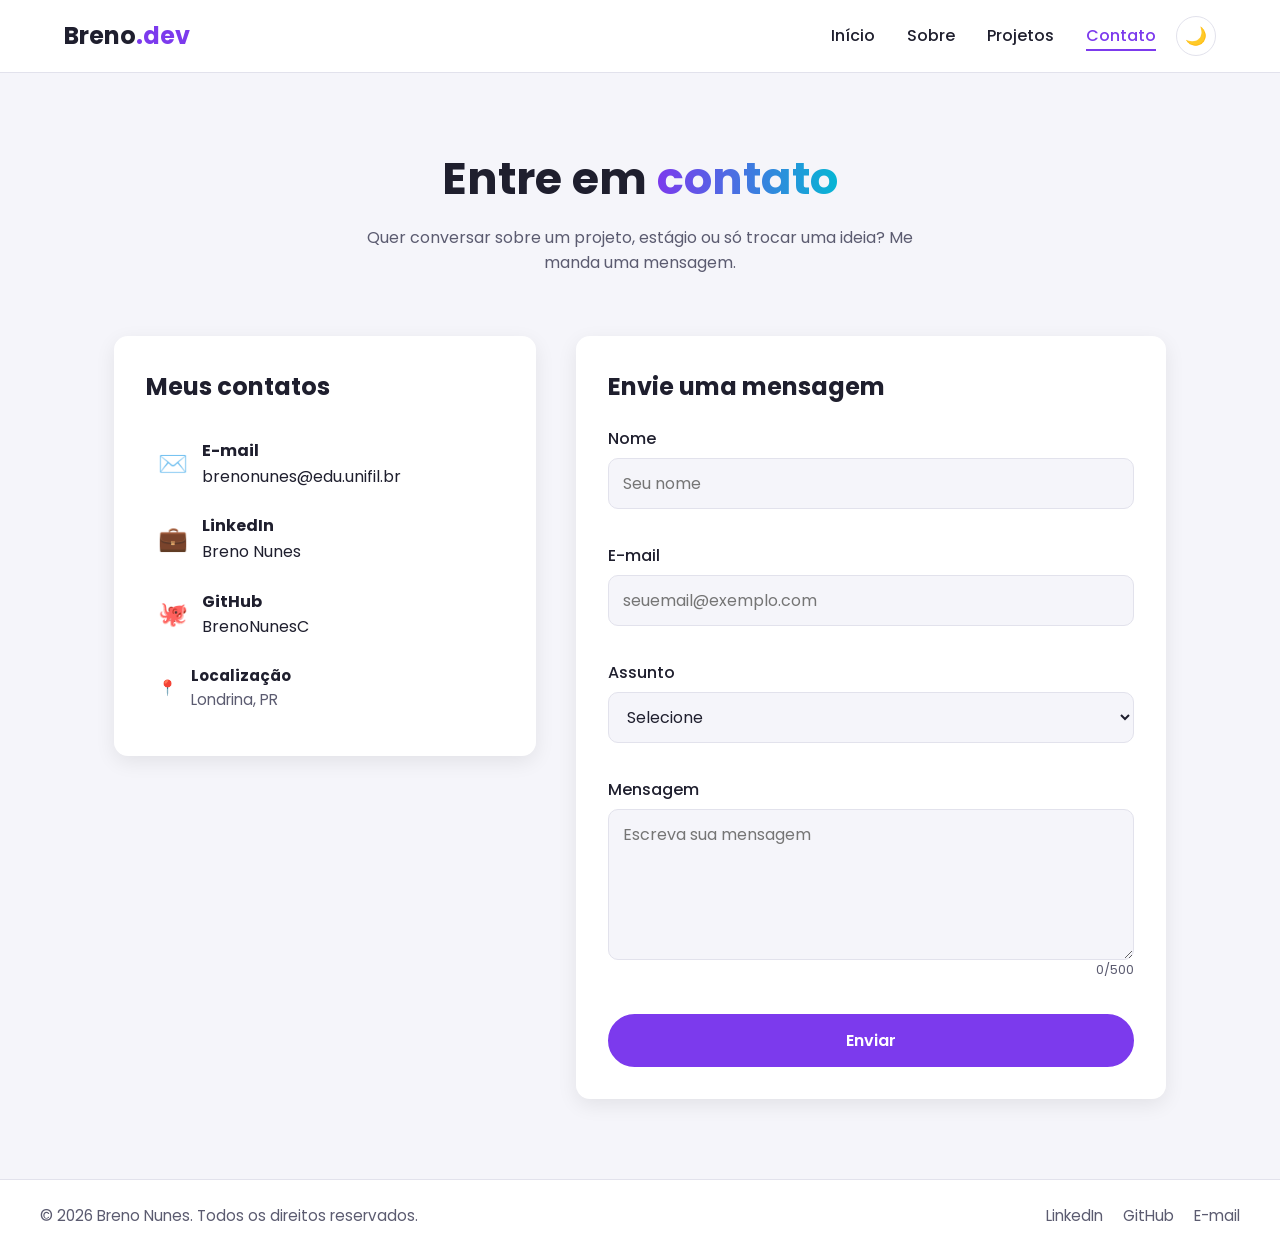
==== contato.html @ 77baca60 "Portfólio pessoal" ====
<!DOCTYPE html>
<html lang="pt-BR">
<head>
    <meta charset="UTF-8">
    <meta name="viewport" content="width=device-width, initial-scale=1.0">
    <meta name="description" content="Entre em contato com Breno Nunes">
    <title>Breno Nunes | Contato</title>
    <link rel="preconnect" href="https://fonts.googleapis.com">
    <link rel="preconnect" href="https://fonts.gstatic.com" crossorigin>
    <link href="https://fonts.googleapis.com/css2?family=Poppins:wght@400;500;600;700&display=swap" rel="stylesheet">
    <link rel="stylesheet" href="css/style.css">
</head>
<body>
    <header class="cabecalho">
        <nav class="navbar">
            <a href="index.html" class="logo">Breno<span>.dev</span></a>

            <button class="menu-toggle" id="menuToggle" aria-label="Abrir menu" aria-expanded="false">
                <span></span>
                <span></span>
                <span></span>
            </button>

            <ul class="menu" id="menu">
                <li><a href="index.html">Início</a></li>
                <li><a href="sobre.html">Sobre</a></li>
                <li><a href="projetos.html">Projetos</a></li>
                <li><a href="contato.html" class="ativo">Contato</a></li>
            </ul>

            <button class="btn-tema" id="btnTema" aria-label="Alternar tema">🌙</button>
        </nav>
    </header>

    <main>
        <section class="banner-pagina">
            <h1>Entre em <span class="destaque">contato</span></h1>
            <p>Quer conversar sobre um projeto, estágio ou só trocar uma ideia? Me manda uma mensagem.</p>
        </section>

        <section class="contato">
            <aside class="contato-info revelar">
                <h2>Meus contatos</h2>
                <ul class="lista-contatos">
                    <li>
                        <a href="mailto:brenonunes@edu.unifil.br">
                            <span class="contato-icone">✉️</span>
                            <span>
                                <strong>E-mail</strong>
                                brenonunes@edu.unifil.br
                            </span>
                        </a>
                    </li>
                    <li>
                        <a href="https://www.linkedin.com/in/breno-nunes-1a18032b0/" target="_blank" rel="noopener">
                            <span class="contato-icone">💼</span>
                            <span>
                                <strong>LinkedIn</strong>
                                Breno Nunes
                            </span>
                        </a>
                    </li>
                    <li>
                        <a href="https://github.com/BrenoNunesC" target="_blank" rel="noopener">
                            <span class="contato-icone">🐙</span>
                            <span>
                                <strong>GitHub</strong>
                                BrenoNunesC
                            </span>
                        </a>
                    </li>
                    <li>
                        <span class="contato-item">
                            <span class="contato-icone">📍</span>
                            <span>
                                <strong>Localização</strong>
                                Londrina, PR
                            </span>
                        </span>
                    </li>
                </ul>
            </aside>

            <form class="formulario revelar" id="formContato" novalidate>
                <h2>Envie uma mensagem</h2>

                <div class="campo">
                    <label for="nome">Nome</label>
                    <input type="text" id="nome" name="nome" placeholder="Seu nome">
                    <small class="erro" id="erroNome"></small>
                </div>

                <div class="campo">
                    <label for="email">E-mail</label>
                    <input type="email" id="email" name="email" placeholder="seuemail@exemplo.com">
                    <small class="erro" id="erroEmail"></small>
                </div>

                <div class="campo">
                    <label for="assunto">Assunto</label>
                    <select id="assunto" name="assunto">
                        <option value="">Selecione</option>
                        <option value="projeto">Projeto</option>
                        <option value="estagio">Estágio / Emprego</option>
                        <option value="outro">Outro</option>
                    </select>
                    <small class="erro" id="erroAssunto"></small>
                </div>

                <div class="campo">
                    <label for="mensagem">Mensagem</label>
                    <textarea id="mensagem" name="mensagem" rows="5" maxlength="500" placeholder="Escreva sua mensagem"></textarea>
                    <small class="contador-caracteres"><span id="qtdCaracteres">0</span>/500</small>
                    <small class="erro" id="erroMensagem"></small>
                </div>

                <button type="submit" class="btn btn-principal">Enviar</button>
                <p class="msg-sucesso" id="msgSucesso" hidden></p>
            </form>
        </section>
    </main>

    <footer class="rodape">
        <div class="rodape-conteudo">
            <p>&copy; <span id="ano"></span> Breno Nunes. Todos os direitos reservados.</p>
            <ul class="rodape-links">
                <li><a href="https://www.linkedin.com/in/breno-nunes-1a18032b0/" target="_blank" rel="noopener">LinkedIn</a></li>
                <li><a href="https://github.com/BrenoNunesC" target="_blank" rel="noopener">GitHub</a></li>
                <li><a href="mailto:brenonunes@edu.unifil.br">E-mail</a></li>
            </ul>
        </div>
    </footer>

    <button class="btn-topo" id="btnTopo" aria-label="Voltar ao topo">↑</button>

    <script src="js/script.js"></script>
</body>
</html>
---- css/style.css ----
/* ===== VARIÁVEIS ===== */
:root {
    --cor-primaria: #7c3aed;
    --cor-primaria-clara: #a78bfa;
    --cor-secundaria: #06b6d4;
    --cor-fundo: #f5f5fa;
    --cor-fundo-card: #ffffff;
    --cor-texto: #1f1f2e;
    --cor-texto-suave: #5b5b70;
    --cor-borda: #e2e2ec;
    --sombra: 0 6px 20px rgba(0, 0, 0, 0.08);
    --raio: 14px;
    --transicao: 0.3s ease;
}

body.tema-escuro {
    --cor-fundo: #0f0f1a;
    --cor-fundo-card: #1a1a2b;
    --cor-texto: #ececf5;
    --cor-texto-suave: #a5a5bd;
    --cor-borda: #2c2c42;
    --sombra: 0 6px 20px rgba(0, 0, 0, 0.4);
}

/* ===== RESET ===== */
* {
    margin: 0;
    padding: 0;
    box-sizing: border-box;
}

html {
    scroll-behavior: smooth;
}

body {
    font-family: 'Poppins', Arial, sans-serif;
    background-color: var(--cor-fundo);
    color: var(--cor-texto);
    line-height: 1.6;
    min-height: 100vh;
    display: flex;
    flex-direction: column;
    transition: background-color var(--transicao), color var(--transicao);
}

main {
    flex: 1;
}

img {
    max-width: 100%;
    display: block;
}

a {
    color: inherit;
    text-decoration: none;
}

ul,
ol {
    list-style: none;
}

.destaque {
    background: linear-gradient(90deg, var(--cor-primaria), var(--cor-secundaria));
    -webkit-background-clip: text;
    background-clip: text;
    color: transparent;
}

.titulo-secao {
    font-size: 2rem;
    text-align: center;
    margin-bottom: 40px;
    position: relative;
}

.titulo-secao::after {
    content: '';
    display: block;
    width: 60px;
    height: 4px;
    margin: 10px auto 0;
    border-radius: 2px;
    background: linear-gradient(90deg, var(--cor-primaria), var(--cor-secundaria));
}

/* ===== BOTÕES ===== */
.btn {
    display: inline-block;
    padding: 12px 28px;
    border-radius: 50px;
    font-weight: 600;
    font-size: 1rem;
    font-family: inherit;
    cursor: pointer;
    border: 2px solid var(--cor-primaria);
    transition: transform var(--transicao), box-shadow var(--transicao), background var(--transicao);
}

.btn:hover {
    transform: translateY(-3px);
    box-shadow: 0 8px 20px rgba(124, 58, 237, 0.35);
}

.btn-principal {
    background: var(--cor-primaria);
    color: #fff;
}

.btn-secundario {
    background: transparent;
    color: var(--cor-primaria);
}

body.tema-escuro .btn-secundario {
    color: var(--cor-primaria-clara);
}

.btn-secundario:hover {
    background: var(--cor-primaria);
    color: #fff;
}

/* ===== CABEÇALHO / MENU ===== */
.cabecalho {
    position: sticky;
    top: 0;
    z-index: 100;
    background-color: var(--cor-fundo-card);
    border-bottom: 1px solid var(--cor-borda);
    transition: box-shadow var(--transicao), background-color var(--transicao);
}

.cabecalho.rolando {
    box-shadow: var(--sombra);
}

.navbar {
    max-width: 1200px;
    margin: 0 auto;
    padding: 16px 24px;
    display: flex;
    align-items: center;
    justify-content: space-between;
    gap: 20px;
}

.logo {
    font-size: 1.5rem;
    font-weight: 700;
}

.logo span {
    color: var(--cor-primaria);
}

.menu {
    display: flex;
    gap: 32px;
    margin-left: auto;
}

.menu a {
    font-weight: 500;
    position: relative;
    padding: 4px 0;
    transition: color var(--transicao);
}

.menu a::after {
    content: '';
    position: absolute;
    left: 0;
    bottom: 0;
    width: 0;
    height: 2px;
    background-color: var(--cor-primaria);
    transition: width var(--transicao);
}

.menu a:hover,
.menu a.ativo {
    color: var(--cor-primaria);
}

.menu a:hover::after,
.menu a.ativo::after {
    width: 100%;
}

.btn-tema {
    background: none;
    border: 1px solid var(--cor-borda);
    border-radius: 50%;
    width: 40px;
    height: 40px;
    font-size: 1.1rem;
    cursor: pointer;
    transition: transform var(--transicao);
}

.btn-tema:hover {
    transform: rotate(25deg);
}

.menu-toggle {
    display: none;
    flex-direction: column;
    gap: 5px;
    background: none;
    border: none;
    cursor: pointer;
    padding: 6px;
}

.menu-toggle span {
    width: 26px;
    height: 3px;
    border-radius: 2px;
    background-color: var(--cor-texto);
    transition: transform var(--transicao), opacity var(--transicao);
}

.menu-toggle.aberto span:nth-child(1) {
    transform: translateY(8px) rotate(45deg);
}

.menu-toggle.aberto span:nth-child(2) {
    opacity: 0;
}

.menu-toggle.aberto span:nth-child(3) {
    transform: translateY(-8px) rotate(-45deg);
}

/* ===== HERO (INÍCIO) ===== */
.hero {
    max-width: 1200px;
    margin: 0 auto;
    padding: 80px 24px;
    display: grid;
    grid-template-columns: 1.3fr 1fr;
    align-items: center;
    gap: 48px;
}

.saudacao {
    color: var(--cor-primaria);
    font-weight: 600;
    font-size: 1.2rem;
}

.hero h1 {
    font-size: 3rem;
    line-height: 1.2;
    animation: surgir 0.8s ease both;
}

.digitando {
    font-size: 1.6rem;
    color: var(--cor-texto-suave);
    min-height: 2.6rem;
    margin: 10px 0 20px;
}

.cursor {
    color: var(--cor-primaria);
    animation: piscar 0.8s infinite;
}

.hero-descricao {
    color: var(--cor-texto-suave);
    max-width: 520px;
    margin-bottom: 30px;
}

.hero-botoes {
    display: flex;
    flex-wrap: wrap;
    gap: 16px;
    margin-bottom: 30px;
}

.redes {
    display: flex;
    gap: 14px;
}

.redes a {
    width: 46px;
    height: 46px;
    border-radius: 50%;
    display: flex;
    align-items: center;
    justify-content: center;
    background-color: var(--cor-fundo-card);
    border: 1px solid var(--cor-borda);
    transition: transform var(--transicao), background-color var(--transicao);
}

.redes svg {
    width: 20px;
    height: 20px;
    fill: var(--cor-texto);
    transition: fill var(--transicao);
}

.redes a:hover {
    transform: translateY(-4px);
    background-color: var(--cor-primaria);
}

.redes a:hover svg {
    fill: #fff;
}

.hero-foto {
    justify-self: center;
    position: relative;
    animation: flutuar 4s ease-in-out infinite;
}

.hero-foto::before {
    content: '';
    position: absolute;
    inset: -12px;
    border-radius: 50%;
    background: linear-gradient(135deg, var(--cor-primaria), var(--cor-secundaria));
    animation: girar 8s linear infinite;
    z-index: -1;
}

.hero-foto img {
    width: 340px;
    height: 340px;
    object-fit: cover;
    border-radius: 50%;
    border: 6px solid var(--cor-fundo);
}

/* ===== NÚMEROS ===== */
.numeros {
    max-width: 1000px;
    margin: 0 auto 80px;
    padding: 0 24px;
    display: grid;
    grid-template-columns: repeat(3, 1fr);
    gap: 24px;
}

.card-numero {
    background-color: var(--cor-fundo-card);
    border-radius: var(--raio);
    padding: 28px;
    text-align: center;
    box-shadow: var(--sombra);
}

.card-numero h3 {
    font-size: 2.5rem;
    color: var(--cor-primaria);
}

.card-numero p {
    color: var(--cor-texto-suave);
}

/* ===== CARDS (SERVIÇOS) ===== */
.chamada,
.habilidades,
.trajetoria,
.curiosidades,
.projetos {
    max-width: 1200px;
    margin: 0 auto;
    padding: 40px 24px 80px;
}

.grid-servicos {
    display: grid;
    grid-template-columns: repeat(auto-fit, minmax(260px, 1fr));
    gap: 24px;
}

.card {
    background-color: var(--cor-fundo-card);
    border-radius: var(--raio);
    padding: 32px;
    box-shadow: var(--sombra);
    border-top: 4px solid transparent;
    transition: transform var(--transicao), border-color var(--transicao);
}

.card:hover {
    transform: translateY(-8px);
    border-color: var(--cor-primaria);
}

.card-icone {
    font-size: 2.4rem;
    display: block;
    margin-bottom: 12px;
}

.card h3 {
    margin-bottom: 8px;
}

.card p {
    color: var(--cor-texto-suave);
}

/* ===== BANNER DAS PÁGINAS INTERNAS ===== */
.banner-pagina {
    text-align: center;
    padding: 70px 24px 40px;
}

.banner-pagina h1 {
    font-size: 2.8rem;
    animation: surgir 0.8s ease both;
}

.banner-pagina p {
    color: var(--cor-texto-suave);
    max-width: 600px;
    margin: 10px auto 0;
}

/* ===== SOBRE ===== */
.sobre {
    max-width: 1100px;
    margin: 0 auto;
    padding: 20px 24px 80px;
    display: grid;
    grid-template-columns: 1fr 1.5fr;
    gap: 48px;
    align-items: center;
}

.sobre-foto img {
    border-radius: var(--raio);
    box-shadow: 16px 16px 0 var(--cor-primaria);
    filter: grayscale(30%);
    transition: filter var(--transicao), box-shadow var(--transicao);
}

.sobre-foto img:hover {
    filter: grayscale(0);
    box-shadow: 8px 8px 0 var(--cor-secundaria);
}

.sobre-texto h2 {
    font-size: 1.8rem;
    margin-bottom: 16px;
}

.sobre-texto p {
    color: var(--cor-texto-suave);
    margin-bottom: 14px;
    text-align: justify;
}

.sobre-texto strong {
    color: var(--cor-texto);
}

.sobre-texto .btn {
    margin-top: 10px;
}

.lista-habilidades {
    max-width: 800px;
    margin: 0 auto;
    display: grid;
    grid-template-columns: repeat(2, 1fr);
    gap: 24px 48px;
}

.habilidade-info {
    display: flex;
    justify-content: space-between;
    font-weight: 500;
    margin-bottom: 6px;
}

.barra {
    height: 10px;
    border-radius: 10px;
    background-color: var(--cor-borda);
    overflow: hidden;
}

.barra-progresso {
    height: 100%;
    width: 0;
    border-radius: 10px;
    background: linear-gradient(90deg, var(--cor-primaria), var(--cor-secundaria));
    transition: width 1.5s ease;
}

.linha-tempo {
    max-width: 700px;
    margin: 0 auto;
    border-left: 3px solid var(--cor-primaria);
    padding-left: 30px;
}

.item-tempo {
    position: relative;
    margin-bottom: 36px;
}

.item-tempo::before {
    content: '';
    position: absolute;
    left: -40px;
    top: 6px;
    width: 17px;
    height: 17px;
    border-radius: 50%;
    background-color: var(--cor-fundo);
    border: 3px solid var(--cor-primaria);
}

.item-tempo time {
    color: var(--cor-primaria);
    font-weight: 600;
    font-size: 0.9rem;
    text-transform: uppercase;
    letter-spacing: 1px;
}

.item-tempo p {
    color: var(--cor-texto-suave);
}

.curiosidades {
    text-align: center;
}

.curiosidade-texto {
    font-size: 1.2rem;
    font-style: italic;
    max-width: 600px;
    margin: 0 auto 24px;
    min-height: 3.5rem;
}

.curiosidade-texto.trocando {
    animation: surgir 0.5s ease;
}

/* ===== PROJETOS ===== */
.filtros {
    display: flex;
    justify-content: center;
    flex-wrap: wrap;
    gap: 12px;
    margin-bottom: 40px;
}

.filtro {
    padding: 8px 22px;
    border-radius: 50px;
    border: 1px solid var(--cor-borda);
    background-color: var(--cor-fundo-card);
    color: var(--cor-texto);
    font-family: inherit;
    font-size: 0.95rem;
    cursor: pointer;
    transition: background-color var(--transicao), color var(--transicao);
}

.filtro:hover,
.filtro.ativo {
    background-color: var(--cor-primaria);
    border-color: var(--cor-primaria);
    color: #fff;
}

.grid-projetos {
    display: grid;
    grid-template-columns: repeat(auto-fill, minmax(300px, 1fr));
    gap: 28px;
}

.card-projeto {
    background-color: var(--cor-fundo-card);
    border-radius: var(--raio);
    overflow: hidden;
    box-shadow: var(--sombra);
    display: flex;
    flex-direction: column;
    transition: transform var(--transicao);
}

.card-projeto.visivel:hover {
    transform: translateY(-8px) scale(1.02);
    transition: transform var(--transicao);
}

.card-projeto.escondido {
    display: none;
}

.projeto-capa {
    height: 160px;
    display: flex;
    align-items: center;
    justify-content: center;
    font-size: 4rem;
}

.card-projeto:hover .projeto-capa {
    animation: pulsar 0.6s ease;
}

.capa-roxa { background: linear-gradient(135deg, #7c3aed, #c084fc); }
.capa-azul { background: linear-gradient(135deg, #0284c7, #06b6d4); }
.capa-verde { background: linear-gradient(135deg, #059669, #34d399); }
.capa-laranja { background: linear-gradient(135deg, #ea580c, #fbbf24); }
.capa-rosa { background: linear-gradient(135deg, #db2777, #f9a8d4); }
.capa-cinza { background: linear-gradient(135deg, #334155, #64748b); }

.projeto-corpo {
    padding: 24px;
    display: flex;
    flex-direction: column;
    flex: 1;
}

.projeto-corpo h3 {
    font-size: 1.3rem;
}

.projeto-corpo p {
    color: var(--cor-texto-suave);
    margin: 6px 0 14px;
    flex: 1;
}

.tags {
    display: flex;
    flex-wrap: wrap;
    gap: 8px;
    margin-bottom: 16px;
}

.tags li {
    font-size: 0.8rem;
    padding: 3px 12px;
    border-radius: 50px;
    background-color: rgba(124, 58, 237, 0.12);
    color: var(--cor-primaria);
    font-weight: 500;
}

body.tema-escuro .tags li {
    color: var(--cor-primaria-clara);
}

.link-projeto {
    font-weight: 600;
    color: var(--cor-primaria);
}

body.tema-escuro .link-projeto {
    color: var(--cor-primaria-clara);
}

.link-projeto:hover {
    text-decoration: underline;
}

.link-projeto.desativado {
    color: var(--cor-texto-suave);
    font-weight: 500;
}

.sem-resultado {
    text-align: center;
    color: var(--cor-texto-suave);
}

/* ===== CONTATO ===== */
.contato {
    max-width: 1100px;
    margin: 0 auto;
    padding: 20px 24px 80px;
    display: grid;
    grid-template-columns: 1fr 1.4fr;
    gap: 40px;
    align-items: start;
}

.contato-info,
.formulario {
    background-color: var(--cor-fundo-card);
    border-radius: var(--raio);
    padding: 32px;
    box-shadow: var(--sombra);
}

.contato-info h2,
.formulario h2 {
    margin-bottom: 20px;
}

.lista-contatos li a,
.contato-item {
    display: flex;
    align-items: center;
    gap: 14px;
    padding: 12px;
    border-radius: 10px;
    transition: background-color var(--transicao);
    word-break: break-word;
}

.lista-contatos li a:hover {
    background-color: rgba(124, 58, 237, 0.1);
}

.lista-contatos strong {
    display: block;
}

.lista-contatos span span {
    color: var(--cor-texto-suave);
    font-size: 0.95rem;
}

.lista-contatos strong {
    color: var(--cor-texto);
}

.contato-icone {
    font-size: 1.5rem;
}

.campo {
    display: flex;
    flex-direction: column;
    margin-bottom: 18px;
}

.campo label {
    font-weight: 500;
    margin-bottom: 6px;
}

.campo input,
.campo select,
.campo textarea {
    padding: 12px 14px;
    border-radius: 10px;
    border: 1px solid var(--cor-borda);
    background-color: var(--cor-fundo);
    color: var(--cor-texto);
    font-family: inherit;
    font-size: 1rem;
    transition: border-color var(--transicao), box-shadow var(--transicao);
}

.campo textarea {
    resize: vertical;
}

.campo input:focus,
.campo select:focus,
.campo textarea:focus {
    outline: none;
    border-color: var(--cor-primaria);
    box-shadow: 0 0 0 3px rgba(124, 58, 237, 0.2);
}

.campo.invalido input,
.campo.invalido select,
.campo.invalido textarea {
    border-color: #ef4444;
    animation: tremer 0.3s;
}

.erro {
    color: #ef4444;
    font-size: 0.85rem;
    min-height: 1.2em;
}

.contador-caracteres {
    align-self: flex-end;
    color: var(--cor-texto-suave);
    font-size: 0.8rem;
}

.formulario .btn {
    width: 100%;
}

.msg-sucesso {
    margin-top: 16px;
    padding: 12px;
    border-radius: 10px;
    text-align: center;
    background-color: rgba(16, 185, 129, 0.15);
    color: #10b981;
    font-weight: 500;
    animation: surgir 0.5s ease;
}

/* ===== RODAPÉ ===== */
.rodape {
    background-color: var(--cor-fundo-card);
    border-top: 1px solid var(--cor-borda);
    padding: 24px;
}

.rodape-conteudo {
    max-width: 1200px;
    margin: 0 auto;
    display: flex;
    justify-content: space-between;
    align-items: center;
    flex-wrap: wrap;
    gap: 12px;
    color: var(--cor-texto-suave);
    font-size: 0.95rem;
}

.rodape-links {
    display: flex;
    gap: 20px;
}

.rodape-links a:hover {
    color: var(--cor-primaria);
}

/* ===== BOTÃO VOLTAR AO TOPO ===== */
.btn-topo {
    position: fixed;
    right: 20px;
    bottom: 20px;
    width: 46px;
    height: 46px;
    border-radius: 50%;
    border: none;
    background-color: var(--cor-primaria);
    color: #fff;
    font-size: 1.3rem;
    cursor: pointer;
    box-shadow: var(--sombra);
    opacity: 0;
    visibility: hidden;
    transform: translateY(20px);
    transition: opacity var(--transicao), transform var(--transicao), visibility var(--transicao);
}

.btn-topo.visivel {
    opacity: 1;
    visibility: visible;
    transform: translateY(0);
}

/* ===== ANIMAÇÃO AO ROLAR ===== */
.revelar {
    opacity: 0;
    transform: translateY(40px);
    transition: opacity 0.8s ease, transform 0.8s ease;
}

.revelar.visivel {
    opacity: 1;
    transform: translateY(0);
}

/* ===== KEYFRAMES ===== */
@keyframes surgir {
    from {
        opacity: 0;
        transform: translateY(20px);
    }
    to {
        opacity: 1;
        transform: translateY(0);
    }
}

@keyframes piscar {
    50% { opacity: 0; }
}

@keyframes flutuar {
    0%, 100% { transform: translateY(0); }
    50% { transform: translateY(-14px); }
}

@keyframes girar {
    to { transform: rotate(360deg); }
}

@keyframes pulsar {
    50% { transform: scale(1.15); }
}

@keyframes tremer {
    0%, 100% { transform: translateX(0); }
    25% { transform: translateX(-5px); }
    75% { transform: translateX(5px); }
}

/* ===== RESPONSIVIDADE ===== */
@media (max-width: 900px) {
    .hero {
        grid-template-columns: 1fr;
        text-align: center;
        padding: 50px 24px;
    }

    .hero-foto {
        order: -1;
    }

    .hero-foto img {
        width: 240px;
        height: 240px;
    }

    .hero-descricao {
        margin-left: auto;
        margin-right: auto;
    }

    .hero-botoes,
    .redes {
        justify-content: center;
    }

    .sobre,
    .contato {
        grid-template-columns: 1fr;
    }

    .sobre-foto {
        max-width: 320px;
        margin: 0 auto;
    }
}

@media (max-width: 768px) {
    .menu-toggle {
        display: flex;
        order: 3;
    }

    .btn-tema {
        margin-left: auto;
    }

    .menu {
        position: absolute;
        top: 100%;
        left: 0;
        right: 0;
        flex-direction: column;
        align-items: center;
        gap: 0;
        background-color: var(--cor-fundo-card);
        border-bottom: 1px solid var(--cor-borda);
        max-height: 0;
        overflow: hidden;
        transition: max-height 0.4s ease;
    }

    .menu.aberto {
        max-height: 300px;
    }

    .menu li {
        width: 100%;
        text-align: center;
    }

    .menu a {
        display: block;
        padding: 14px;
    }

    .menu a::after {
        display: none;
    }

    .hero h1 {
        font-size: 2.2rem;
    }

    .digitando {
        font-size: 1.2rem;
    }

    .numeros {
        grid-template-columns: 1fr;
    }

    .lista-habilidades {
        grid-template-columns: 1fr;
    }

    .banner-pagina h1 {
        font-size: 2.1rem;
    }

    .rodape-conteudo {
        flex-direction: column;
        text-align: center;
    }
}

@media (max-width: 400px) {
    .navbar {
        padding: 14px 16px;
    }

    .grid-projetos {
        grid-template-columns: 1fr;
    }

    .contato-info,
    .formulario {
        padding: 22px;
    }
}
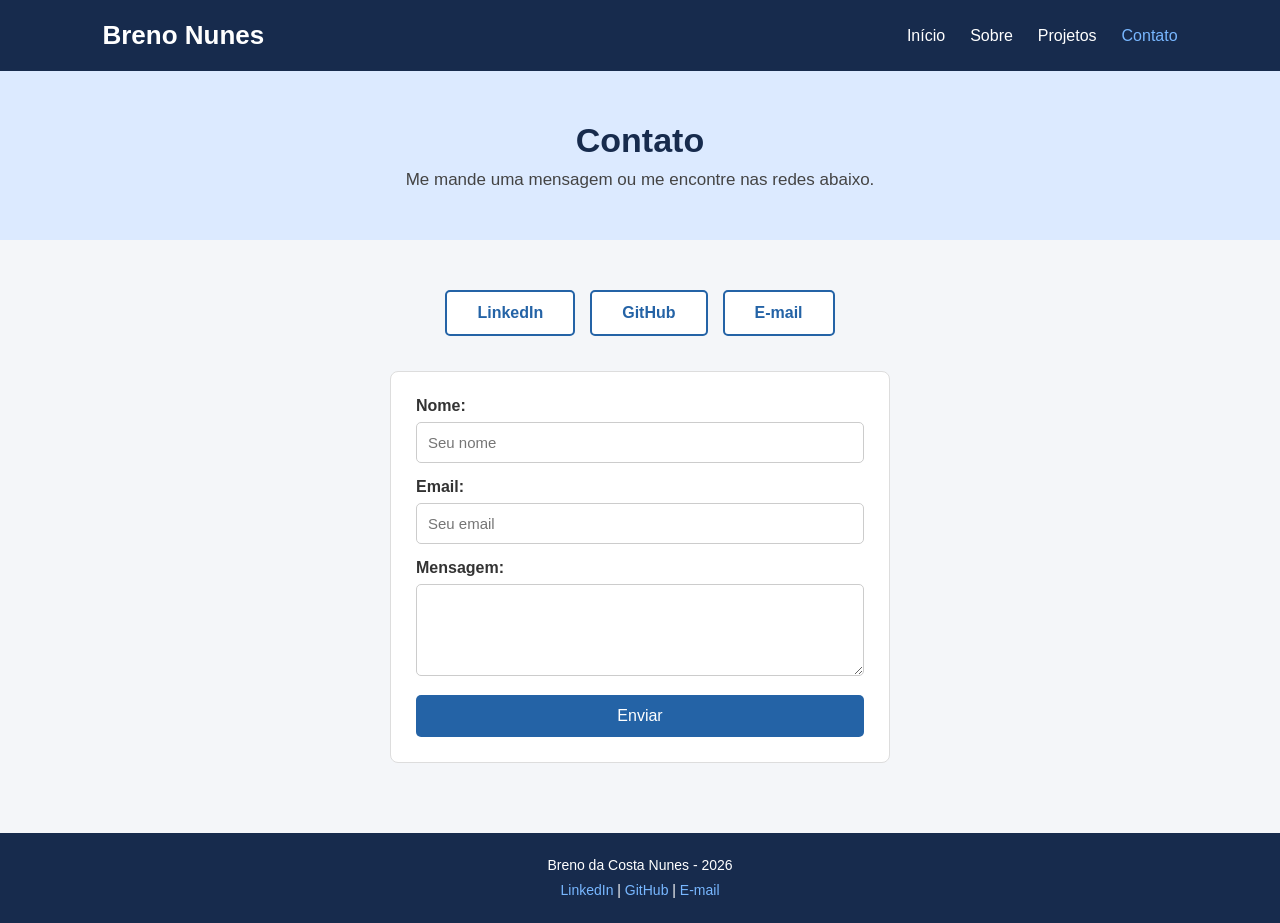
==== commit c2e3cd19: "Deixando o portfólio mais simples" ====
--- a/contato.html
+++ b/contato.html
@@ -1,138 +1,70 @@
 <!DOCTYPE html>
+<!--
+    Portfólio Pessoal
+    Aluno: Breno da Costa Nunes
+-->
 <html lang="pt-BR">
 <head>
     <meta charset="UTF-8">
     <meta name="viewport" content="width=device-width, initial-scale=1.0">
-    <meta name="description" content="Entre em contato com Breno Nunes">
-    <title>Breno Nunes | Contato</title>
-    <link rel="preconnect" href="https://fonts.googleapis.com">
-    <link rel="preconnect" href="https://fonts.gstatic.com" crossorigin>
-    <link href="https://fonts.googleapis.com/css2?family=Poppins:wght@400;500;600;700&display=swap" rel="stylesheet">
-    <link rel="stylesheet" href="css/style.css">
+    <title>Breno Nunes - Contato</title>
+    <link rel="stylesheet" href="style.css">
 </head>
 <body>
-    <header class="cabecalho">
-        <nav class="navbar">
-            <a href="index.html" class="logo">Breno<span>.dev</span></a>
 
-            <button class="menu-toggle" id="menuToggle" aria-label="Abrir menu" aria-expanded="false">
-                <span></span>
-                <span></span>
-                <span></span>
-            </button>
-
-            <ul class="menu" id="menu">
-                <li><a href="index.html">Início</a></li>
-                <li><a href="sobre.html">Sobre</a></li>
-                <li><a href="projetos.html">Projetos</a></li>
-                <li><a href="contato.html" class="ativo">Contato</a></li>
-            </ul>
-
-            <button class="btn-tema" id="btnTema" aria-label="Alternar tema">🌙</button>
+    <header>
+        <h1>Breno Nunes</h1>
+        <nav>
+            <a href="index.html">Início</a>
+            <a href="sobre.html">Sobre</a>
+            <a href="projetos.html">Projetos</a>
+            <a href="contato.html" class="ativo">Contato</a>
         </nav>
     </header>
 
     <main>
-        <section class="banner-pagina">
-            <h1>Entre em <span class="destaque">contato</span></h1>
-            <p>Quer conversar sobre um projeto, estágio ou só trocar uma ideia? Me manda uma mensagem.</p>
+
+        <section class="banner">
+            <h2>Contato</h2>
+            <p>Me mande uma mensagem ou me encontre nas redes abaixo.</p>
         </section>
 
         <section class="contato">
-            <aside class="contato-info revelar">
-                <h2>Meus contatos</h2>
-                <ul class="lista-contatos">
-                    <li>
-                        <a href="mailto:brenonunes@edu.unifil.br">
-                            <span class="contato-icone">✉️</span>
-                            <span>
-                                <strong>E-mail</strong>
-                                brenonunes@edu.unifil.br
-                            </span>
-                        </a>
-                    </li>
-                    <li>
-                        <a href="https://www.linkedin.com/in/breno-nunes-1a18032b0/" target="_blank" rel="noopener">
-                            <span class="contato-icone">💼</span>
-                            <span>
-                                <strong>LinkedIn</strong>
-                                Breno Nunes
-                            </span>
-                        </a>
-                    </li>
-                    <li>
-                        <a href="https://github.com/BrenoNunesC" target="_blank" rel="noopener">
-                            <span class="contato-icone">🐙</span>
-                            <span>
-                                <strong>GitHub</strong>
-                                BrenoNunesC
-                            </span>
-                        </a>
-                    </li>
-                    <li>
-                        <span class="contato-item">
-                            <span class="contato-icone">📍</span>
-                            <span>
-                                <strong>Localização</strong>
-                                Londrina, PR
-                            </span>
-                        </span>
-                    </li>
-                </ul>
-            </aside>
 
-            <form class="formulario revelar" id="formContato" novalidate>
-                <h2>Envie uma mensagem</h2>
+            <div class="lista-links">
+                <a href="https://www.linkedin.com/in/breno-nunes-1a18032b0/" target="_blank">LinkedIn</a>
+                <a href="https://github.com/BrenoNunesC" target="_blank">GitHub</a>
+                <a href="mailto:brenonunes@edu.unifil.br">E-mail</a>
+            </div>
 
-                <div class="campo">
-                    <label for="nome">Nome</label>
-                    <input type="text" id="nome" name="nome" placeholder="Seu nome">
-                    <small class="erro" id="erroNome"></small>
-                </div>
+            <form id="formulario">
+                <label for="nome">Nome:</label>
+                <input type="text" id="nome" placeholder="Seu nome">
 
-                <div class="campo">
-                    <label for="email">E-mail</label>
-                    <input type="email" id="email" name="email" placeholder="seuemail@exemplo.com">
-                    <small class="erro" id="erroEmail"></small>
-                </div>
+                <label for="email">Email:</label>
+                <input type="email" id="email" placeholder="Seu email">
 
-                <div class="campo">
-                    <label for="assunto">Assunto</label>
-                    <select id="assunto" name="assunto">
-                        <option value="">Selecione</option>
-                        <option value="projeto">Projeto</option>
-                        <option value="estagio">Estágio / Emprego</option>
-                        <option value="outro">Outro</option>
-                    </select>
-                    <small class="erro" id="erroAssunto"></small>
-                </div>
+                <label for="mensagem">Mensagem:</label>
+                <textarea id="mensagem" rows="4"></textarea>
 
-                <div class="campo">
-                    <label for="mensagem">Mensagem</label>
-                    <textarea id="mensagem" name="mensagem" rows="5" maxlength="500" placeholder="Escreva sua mensagem"></textarea>
-                    <small class="contador-caracteres"><span id="qtdCaracteres">0</span>/500</small>
-                    <small class="erro" id="erroMensagem"></small>
-                </div>
+                <button type="submit">Enviar</button>
+            </form>
 
-                <button type="submit" class="btn btn-principal">Enviar</button>
-                <p class="msg-sucesso" id="msgSucesso" hidden></p>
-            </form>
+            <p id="resposta"></p>
+
         </section>
+
     </main>
 
-    <footer class="rodape">
-        <div class="rodape-conteudo">
-            <p>&copy; <span id="ano"></span> Breno Nunes. Todos os direitos reservados.</p>
-            <ul class="rodape-links">
-                <li><a href="https://www.linkedin.com/in/breno-nunes-1a18032b0/" target="_blank" rel="noopener">LinkedIn</a></li>
-                <li><a href="https://github.com/BrenoNunesC" target="_blank" rel="noopener">GitHub</a></li>
-                <li><a href="mailto:brenonunes@edu.unifil.br">E-mail</a></li>
-            </ul>
-        </div>
+    <footer>
+        <p>Breno da Costa Nunes - 2026</p>
+        <p>
+            <a href="https://www.linkedin.com/in/breno-nunes-1a18032b0/" target="_blank">LinkedIn</a> |
+            <a href="https://github.com/BrenoNunesC" target="_blank">GitHub</a> |
+            <a href="mailto:brenonunes@edu.unifil.br">E-mail</a>
+        </p>
     </footer>
 
-    <button class="btn-topo" id="btnTopo" aria-label="Voltar ao topo">↑</button>
-
-    <script src="js/script.js"></script>
+    <script src="script.js"></script>
 </body>
 </html>
--- a/style.css
+++ b/style.css
@@ -0,0 +1,367 @@
+/*
+   Portfólio Pessoal
+   Aluno: Breno da Costa Nunes
+*/
+/* Configurações gerais */
+* {
+    margin: 0;
+    padding: 0;
+    box-sizing: border-box;
+    font-family: Arial, Helvetica, sans-serif;
+}
+body {
+    background-color: #f4f6f9;
+    color: #333;
+    min-height: 100vh;
+    display: flex;
+    flex-direction: column;
+}
+main {
+    flex: 1;
+}
+/* Cabeçalho */
+header {
+    background-color: #172b4d;
+    color: white;
+    padding: 20px 8%;
+
+    display: flex;
+    justify-content: space-between;
+    align-items: center;
+
+    position: sticky;
+    top: 0;
+    z-index: 100;
+}
+header h1 {
+    font-size: 26px;
+}
+nav {
+    display: flex;
+    gap: 25px;
+}
+nav a {
+    color: white;
+    text-decoration: none;
+    font-size: 16px;
+    transition: 0.3s;
+}
+nav a:hover,
+nav a.ativo {
+    color: #78b7ff;
+}
+/* Página inicial */
+.apresentacao {
+    padding: 70px 8%;
+    display: flex;
+    align-items: center;
+    justify-content: center;
+    gap: 50px;
+}
+.foto-perfil {
+    width: 250px;
+    height: 250px;
+    border-radius: 50%;
+    object-fit: cover;
+    border: 5px solid #2463a6;
+}
+.apresentacao-texto {
+    max-width: 500px;
+}
+.apresentacao-texto h2 {
+    font-size: 34px;
+    color: #172b4d;
+    margin-bottom: 15px;
+}
+.apresentacao-texto p {
+    font-size: 17px;
+    color: #555;
+    margin-bottom: 12px;
+    line-height: 1.6;
+}
+/* Botão */
+.botao {
+    display: inline-block;
+    background-color: #2463a6;
+    color: white;
+    text-decoration: none;
+    padding: 12px 25px;
+    border-radius: 5px;
+    margin-top: 10px;
+    transition: 0.3s;
+}
+.botao:hover {
+    background-color: #174778;
+    transform: translateY(-2px);
+}
+/* Links (LinkedIn, GitHub, E-mail) */
+.links {
+    background-color: #e8edf4;
+    padding: 50px 20px;
+    text-align: center;
+}
+.links h2 {
+    color: #172b4d;
+    font-size: 28px;
+    margin-bottom: 25px;
+}
+.lista-links {
+    display: flex;
+    justify-content: center;
+    flex-wrap: wrap;
+    gap: 15px;
+}
+.lista-links a {
+    background-color: white;
+    color: #2463a6;
+    text-decoration: none;
+    font-weight: bold;
+    padding: 12px 30px;
+    border: 2px solid #2463a6;
+    border-radius: 5px;
+    transition: 0.3s;
+}
+.lista-links a:hover {
+    background-color: #2463a6;
+    color: white;
+}
+/* Banner das páginas */
+.banner {
+    background-color: #dceaff;
+    padding: 50px 20px;
+    text-align: center;
+}
+.banner h2 {
+    font-size: 34px;
+    color: #172b4d;
+    margin-bottom: 10px;
+}
+.banner p {
+    font-size: 17px;
+    color: #444;
+}
+/* Página sobre */
+.conteudo {
+    padding: 50px 8%;
+    display: grid;
+    grid-template-columns: repeat(2, 1fr);
+    gap: 25px;
+}
+.caixa {
+    background-color: white;
+    border: 1px solid #ddd;
+    border-radius: 8px;
+    padding: 25px;
+}
+.caixa h3 {
+    color: #172b4d;
+    font-size: 22px;
+    margin-bottom: 15px;
+    padding-bottom: 8px;
+    border-bottom: 3px solid #2463a6;
+}
+.caixa p {
+    color: #555;
+    line-height: 1.6;
+    margin-bottom: 10px;
+}
+.caixa ul {
+    padding-left: 20px;
+    color: #555;
+    line-height: 1.8;
+}
+.habilidades {
+    display: flex;
+    flex-wrap: wrap;
+    gap: 10px;
+    list-style: none;
+}
+.caixa .habilidades {
+    padding-left: 0;
+}
+.habilidades li {
+    background-color: #dceaff;
+    color: #172b4d;
+    padding: 5px 15px;
+    border-radius: 20px;
+    font-size: 15px;
+}
+/* Página projetos */
+.projetos {
+    padding: 50px 8%;
+}
+.cards {
+    display: grid;
+    grid-template-columns: repeat(3, 1fr);
+    gap: 25px;
+}
+.card {
+    background-color: white;
+    border: 1px solid #ddd;
+    border-radius: 8px;
+    padding: 25px;
+
+    display: flex;
+    flex-direction: column;
+
+    transition: 0.3s;
+}
+.card:hover {
+    transform: translateY(-5px);
+    box-shadow: 0 5px 15px rgba(0, 0, 0, 0.08);
+    border-color: #a9c9ed;
+}
+.card h3 {
+    color: #172b4d;
+    font-size: 20px;
+    margin-bottom: 10px;
+}
+.card p {
+    color: #555;
+    font-size: 15px;
+    line-height: 1.5;
+    margin-bottom: 15px;
+}
+.card a {
+    margin-top: auto;
+    color: #2463a6;
+    font-weight: bold;
+    text-decoration: none;
+}
+.card a:hover {
+    text-decoration: underline;
+}
+/* Página contato */
+.contato {
+    padding: 50px 20px;
+    text-align: center;
+}
+.contato form {
+    background-color: white;
+    max-width: 500px;
+    margin: 35px auto 0;
+    padding: 25px;
+    border-radius: 8px;
+    border: 1px solid #ddd;
+    text-align: left;
+}
+.contato label {
+    display: inline-block;
+    margin-bottom: 7px;
+    font-weight: bold;
+}
+.contato input,
+.contato textarea {
+    width: 100%;
+    padding: 11px;
+    margin-bottom: 15px;
+    border: 1px solid #ccc;
+    border-radius: 5px;
+    font-size: 15px;
+    outline: none;
+}
+.contato input:focus,
+.contato textarea:focus {
+    border-color: #2463a6;
+}
+.contato textarea {
+    resize: vertical;
+}
+.contato button {
+    width: 100%;
+    background-color: #2463a6;
+    color: white;
+    border: none;
+    padding: 12px;
+    border-radius: 5px;
+    font-size: 16px;
+    cursor: pointer;
+    transition: 0.3s;
+}
+.contato button:hover {
+    background-color: #174778;
+}
+#resposta {
+    margin-top: 20px;
+    font-weight: bold;
+}
+/* Rodapé */
+footer {
+    background-color: #172b4d;
+    color: white;
+    text-align: center;
+    padding: 20px;
+    font-size: 14px;
+    line-height: 1.8;
+}
+footer a {
+    color: #78b7ff;
+    text-decoration: none;
+}
+footer a:hover {
+    text-decoration: underline;
+}
+/* Animação simples */
+@keyframes entrada {
+    from {
+        opacity: 0;
+        transform: translateY(15px);
+    }
+    to {
+        opacity: 1;
+        transform: translateY(0);
+    }
+}
+.apresentacao,
+.banner,
+.card,
+.caixa {
+    animation: entrada 0.8s ease;
+}
+/* Responsividade para tablets */
+@media (max-width: 900px) {
+    header {
+        padding: 20px 5%;
+    }
+    .cards {
+        grid-template-columns: repeat(2, 1fr);
+    }
+    .conteudo {
+        grid-template-columns: 1fr;
+    }
+}
+/* Responsividade para celulares */
+@media (max-width: 600px) {
+    header {
+        flex-direction: column;
+        gap: 15px;
+    }
+    nav {
+        gap: 15px;
+        flex-wrap: wrap;
+        justify-content: center;
+    }
+    nav a {
+        font-size: 14px;
+    }
+    .apresentacao {
+        flex-direction: column;
+        text-align: center;
+        padding: 40px 20px;
+    }
+    .foto-perfil {
+        width: 180px;
+        height: 180px;
+    }
+    .apresentacao-texto h2,
+    .banner h2 {
+        font-size: 26px;
+    }
+    .cards {
+        grid-template-columns: 1fr;
+    }
+    .conteudo,
+    .projetos {
+        padding: 35px 20px;
+    }
+}
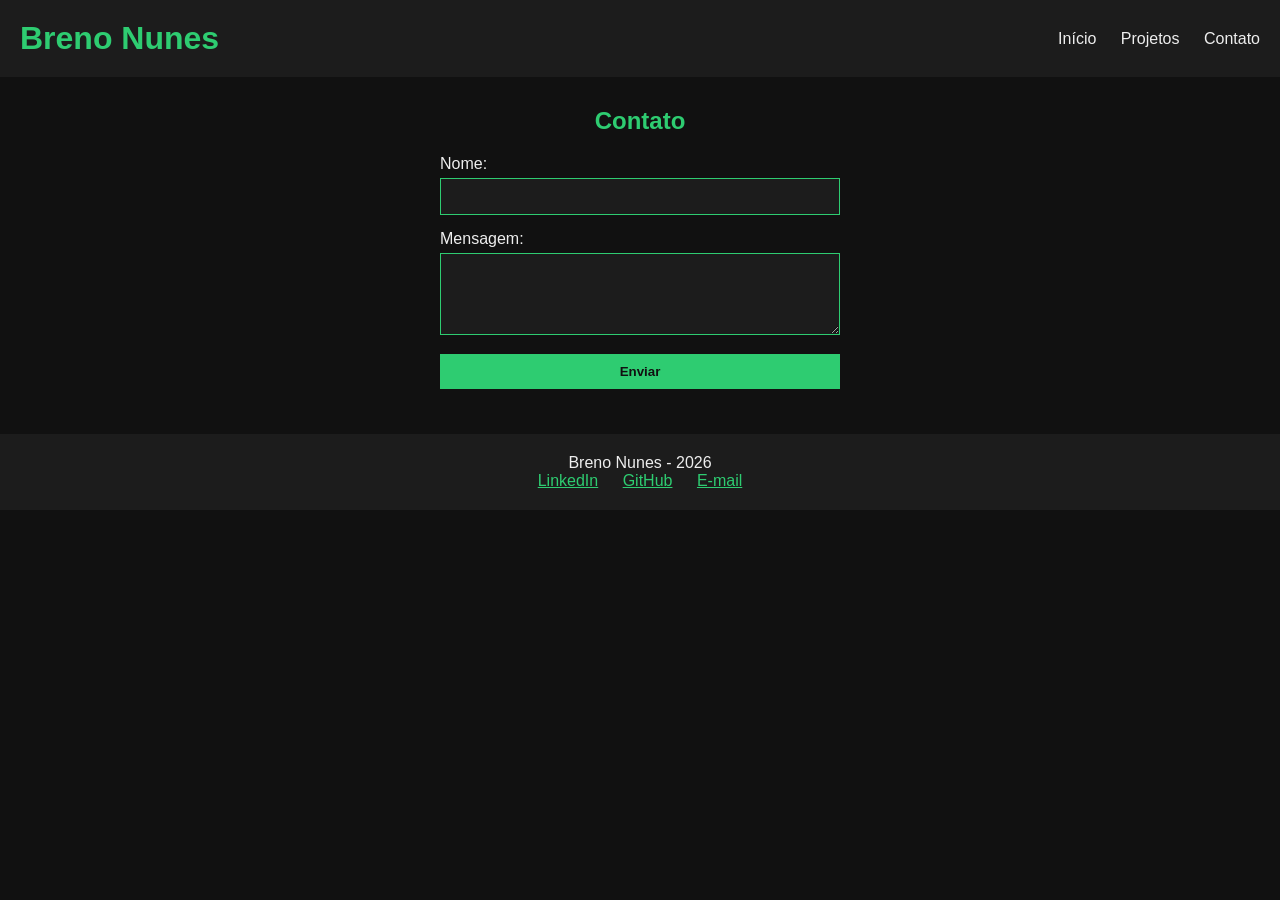
==== commit 835e8a51: "Simplificando" ====
--- a/contato.html
+++ b/contato.html
@@ -1,13 +1,9 @@
 <!DOCTYPE html>
-<!--
-    Portfólio Pessoal
-    Aluno: Breno da Costa Nunes
--->
 <html lang="pt-BR">
 <head>
     <meta charset="UTF-8">
     <meta name="viewport" content="width=device-width, initial-scale=1.0">
-    <title>Breno Nunes - Contato</title>
+    <title>Contato</title>
     <link rel="stylesheet" href="style.css">
 </head>
 <body>
@@ -16,53 +12,32 @@
         <h1>Breno Nunes</h1>
         <nav>
             <a href="index.html">Início</a>
-            <a href="sobre.html">Sobre</a>
             <a href="projetos.html">Projetos</a>
-            <a href="contato.html" class="ativo">Contato</a>
+            <a href="contato.html">Contato</a>
         </nav>
     </header>
 
     <main>
+        <h2 class="titulo">Contato</h2>
 
-        <section class="banner">
-            <h2>Contato</h2>
-            <p>Me mande uma mensagem ou me encontre nas redes abaixo.</p>
-        </section>
+        <section class="formulario">
+            <label for="nome">Nome:</label>
+            <input type="text" id="nome">
 
-        <section class="contato">
+            <label for="mensagem">Mensagem:</label>
+            <textarea id="mensagem" rows="4"></textarea>
 
-            <div class="lista-links">
-                <a href="https://www.linkedin.com/in/breno-nunes-1a18032b0/" target="_blank">LinkedIn</a>
-                <a href="https://github.com/BrenoNunesC" target="_blank">GitHub</a>
-                <a href="mailto:brenonunes@edu.unifil.br">E-mail</a>
-            </div>
-
-            <form id="formulario">
-                <label for="nome">Nome:</label>
-                <input type="text" id="nome" placeholder="Seu nome">
-
-                <label for="email">Email:</label>
-                <input type="email" id="email" placeholder="Seu email">
-
-                <label for="mensagem">Mensagem:</label>
-                <textarea id="mensagem" rows="4"></textarea>
-
-                <button type="submit">Enviar</button>
-            </form>
+            <button onclick="enviar()">Enviar</button>
 
             <p id="resposta"></p>
-
         </section>
-
     </main>
 
     <footer>
-        <p>Breno da Costa Nunes - 2026</p>
-        <p>
-            <a href="https://www.linkedin.com/in/breno-nunes-1a18032b0/" target="_blank">LinkedIn</a> |
-            <a href="https://github.com/BrenoNunesC" target="_blank">GitHub</a> |
-            <a href="mailto:brenonunes@edu.unifil.br">E-mail</a>
-        </p>
+        <p>Breno Nunes - 2026</p>
+        <a href="https://www.linkedin.com/in/breno-nunes-1a18032b0/" target="_blank">LinkedIn</a>
+        <a href="https://github.com/BrenoNunesC" target="_blank">GitHub</a>
+        <a href="mailto:brenonunes@edu.unifil.br">E-mail</a>
     </footer>
 
     <script src="script.js"></script>
--- a/style.css
+++ b/style.css
@@ -1,367 +1,176 @@
-/*
-   Portfólio Pessoal
-   Aluno: Breno da Costa Nunes
-*/
-/* Configurações gerais */
 * {
     margin: 0;
     padding: 0;
     box-sizing: border-box;
-    font-family: Arial, Helvetica, sans-serif;
 }
+
 body {
-    background-color: #f4f6f9;
-    color: #333;
-    min-height: 100vh;
-    display: flex;
-    flex-direction: column;
+    font-family: Arial, sans-serif;
+    background-color: #111111;
+    color: #eeeeee;
 }
-main {
-    flex: 1;
-}
+
 /* Cabeçalho */
 header {
-    background-color: #172b4d;
-    color: white;
-    padding: 20px 8%;
-
+    background-color: #1c1c1c;
+    padding: 20px;
     display: flex;
     justify-content: space-between;
     align-items: center;
+}
 
-    position: sticky;
-    top: 0;
-    z-index: 100;
+header h1 {
+    color: #2ecc71;
 }
-header h1 {
-    font-size: 26px;
+
+nav a {
+    color: #eeeeee;
+    text-decoration: none;
+    margin-left: 20px;
 }
-nav {
-    display: flex;
-    gap: 25px;
+
+nav a:hover {
+    color: #2ecc71;
 }
-nav a {
-    color: white;
-    text-decoration: none;
-    font-size: 16px;
-    transition: 0.3s;
+
+/* Conteúdo */
+main {
+    padding: 30px 20px;
 }
-nav a:hover,
-nav a.ativo {
-    color: #78b7ff;
+
+.titulo {
+    text-align: center;
+    color: #2ecc71;
+    margin-bottom: 20px;
 }
-/* Página inicial */
-.apresentacao {
-    padding: 70px 8%;
-    display: flex;
-    align-items: center;
-    justify-content: center;
-    gap: 50px;
+
+.sobre {
+    text-align: center;
+    margin-bottom: 30px;
 }
-.foto-perfil {
-    width: 250px;
-    height: 250px;
-    border-radius: 50%;
-    object-fit: cover;
-    border: 5px solid #2463a6;
-}
-.apresentacao-texto {
-    max-width: 500px;
-}
-.apresentacao-texto h2 {
-    font-size: 34px;
-    color: #172b4d;
-    margin-bottom: 15px;
-}
-.apresentacao-texto p {
-    font-size: 17px;
-    color: #555;
-    margin-bottom: 12px;
-    line-height: 1.6;
-}
-/* Botão */
-.botao {
-    display: inline-block;
-    background-color: #2463a6;
-    color: white;
-    text-decoration: none;
-    padding: 12px 25px;
-    border-radius: 5px;
-    margin-top: 10px;
-    transition: 0.3s;
-}
-.botao:hover {
-    background-color: #174778;
-    transform: translateY(-2px);
-}
-/* Links (LinkedIn, GitHub, E-mail) */
-.links {
-    background-color: #e8edf4;
-    padding: 50px 20px;
-    text-align: center;
-}
-.links h2 {
-    color: #172b4d;
-    font-size: 28px;
-    margin-bottom: 25px;
-}
-.lista-links {
-    display: flex;
-    justify-content: center;
-    flex-wrap: wrap;
-    gap: 15px;
-}
-.lista-links a {
-    background-color: white;
-    color: #2463a6;
-    text-decoration: none;
-    font-weight: bold;
-    padding: 12px 30px;
-    border: 2px solid #2463a6;
-    border-radius: 5px;
-    transition: 0.3s;
-}
-.lista-links a:hover {
-    background-color: #2463a6;
-    color: white;
-}
-/* Banner das páginas */
-.banner {
-    background-color: #dceaff;
-    padding: 50px 20px;
-    text-align: center;
-}
-.banner h2 {
-    font-size: 34px;
-    color: #172b4d;
+
+.sobre h2 {
+    color: #2ecc71;
     margin-bottom: 10px;
 }
-.banner p {
-    font-size: 17px;
-    color: #444;
+
+.sobre p {
+    margin-bottom: 5px;
 }
-/* Página sobre */
-.conteudo {
-    padding: 50px 8%;
-    display: grid;
-    grid-template-columns: repeat(2, 1fr);
-    gap: 25px;
-}
-.caixa {
-    background-color: white;
-    border: 1px solid #ddd;
-    border-radius: 8px;
-    padding: 25px;
-}
-.caixa h3 {
-    color: #172b4d;
-    font-size: 22px;
-    margin-bottom: 15px;
-    padding-bottom: 8px;
-    border-bottom: 3px solid #2463a6;
-}
-.caixa p {
-    color: #555;
-    line-height: 1.6;
-    margin-bottom: 10px;
-}
-.caixa ul {
-    padding-left: 20px;
-    color: #555;
-    line-height: 1.8;
-}
-.habilidades {
-    display: flex;
-    flex-wrap: wrap;
-    gap: 10px;
+
+.sobre ul {
     list-style: none;
 }
-.caixa .habilidades {
-    padding-left: 0;
+
+.foto {
+    width: 200px;
+    border-radius: 50%;
+    border: 4px solid #2ecc71;
+    margin-bottom: 15px;
+    animation: aparecer 1s;
 }
-.habilidades li {
-    background-color: #dceaff;
-    color: #172b4d;
-    padding: 5px 15px;
-    border-radius: 20px;
-    font-size: 15px;
-}
-/* Página projetos */
-.projetos {
-    padding: 50px 8%;
-}
-.cards {
-    display: grid;
-    grid-template-columns: repeat(3, 1fr);
-    gap: 25px;
-}
-.card {
-    background-color: white;
-    border: 1px solid #ddd;
-    border-radius: 8px;
-    padding: 25px;
 
-    display: flex;
-    flex-direction: column;
-
-    transition: 0.3s;
-}
-.card:hover {
-    transform: translateY(-5px);
-    box-shadow: 0 5px 15px rgba(0, 0, 0, 0.08);
-    border-color: #a9c9ed;
-}
-.card h3 {
-    color: #172b4d;
-    font-size: 20px;
-    margin-bottom: 10px;
-}
-.card p {
-    color: #555;
-    font-size: 15px;
-    line-height: 1.5;
-    margin-bottom: 15px;
-}
-.card a {
-    margin-top: auto;
-    color: #2463a6;
-    font-weight: bold;
-    text-decoration: none;
-}
-.card a:hover {
-    text-decoration: underline;
-}
-/* Página contato */
-.contato {
-    padding: 50px 20px;
-    text-align: center;
-}
-.contato form {
-    background-color: white;
-    max-width: 500px;
-    margin: 35px auto 0;
-    padding: 25px;
-    border-radius: 8px;
-    border: 1px solid #ddd;
-    text-align: left;
-}
-.contato label {
-    display: inline-block;
-    margin-bottom: 7px;
-    font-weight: bold;
-}
-.contato input,
-.contato textarea {
-    width: 100%;
-    padding: 11px;
-    margin-bottom: 15px;
-    border: 1px solid #ccc;
-    border-radius: 5px;
-    font-size: 15px;
-    outline: none;
-}
-.contato input:focus,
-.contato textarea:focus {
-    border-color: #2463a6;
-}
-.contato textarea {
-    resize: vertical;
-}
-.contato button {
-    width: 100%;
-    background-color: #2463a6;
-    color: white;
-    border: none;
-    padding: 12px;
-    border-radius: 5px;
-    font-size: 16px;
-    cursor: pointer;
-    transition: 0.3s;
-}
-.contato button:hover {
-    background-color: #174778;
-}
-#resposta {
-    margin-top: 20px;
-    font-weight: bold;
-}
-/* Rodapé */
-footer {
-    background-color: #172b4d;
-    color: white;
-    text-align: center;
-    padding: 20px;
-    font-size: 14px;
-    line-height: 1.8;
-}
-footer a {
-    color: #78b7ff;
-    text-decoration: none;
-}
-footer a:hover {
-    text-decoration: underline;
-}
-/* Animação simples */
-@keyframes entrada {
+@keyframes aparecer {
     from {
         opacity: 0;
-        transform: translateY(15px);
     }
     to {
         opacity: 1;
-        transform: translateY(0);
     }
 }
-.apresentacao,
-.banner,
-.card,
-.caixa {
-    animation: entrada 0.8s ease;
+
+/* Projetos */
+.projetos {
+    display: flex;
+    justify-content: center;
+    gap: 20px;
 }
-/* Responsividade para tablets */
-@media (max-width: 900px) {
-    header {
-        padding: 20px 5%;
-    }
-    .cards {
-        grid-template-columns: repeat(2, 1fr);
-    }
-    .conteudo {
-        grid-template-columns: 1fr;
-    }
+
+.card {
+    background-color: #1c1c1c;
+    padding: 20px;
+    width: 250px;
+    border-radius: 8px;
 }
-/* Responsividade para celulares */
+
+.card h3 {
+    color: #2ecc71;
+    margin-bottom: 10px;
+}
+
+.card p {
+    margin-bottom: 10px;
+}
+
+.card a {
+    color: #2ecc71;
+}
+
+/* Contato */
+.formulario {
+    max-width: 400px;
+    margin: 0 auto;
+}
+
+.formulario label {
+    display: block;
+    margin-bottom: 5px;
+}
+
+.formulario input,
+.formulario textarea {
+    width: 100%;
+    padding: 10px;
+    margin-bottom: 15px;
+    background-color: #1c1c1c;
+    color: #eeeeee;
+    border: 1px solid #2ecc71;
+}
+
+.formulario button {
+    width: 100%;
+    padding: 10px;
+    background-color: #2ecc71;
+    color: #111111;
+    border: none;
+    font-weight: bold;
+    cursor: pointer;
+}
+
+#resposta {
+    margin-top: 15px;
+    text-align: center;
+    color: #2ecc71;
+}
+
+/* Rodapé */
+footer {
+    background-color: #1c1c1c;
+    text-align: center;
+    padding: 20px;
+}
+
+footer a {
+    color: #2ecc71;
+    margin: 0 10px;
+}
+
+/* Celular */
 @media (max-width: 600px) {
     header {
         flex-direction: column;
-        gap: 15px;
     }
+
     nav {
-        gap: 15px;
-        flex-wrap: wrap;
-        justify-content: center;
+        margin-top: 10px;
     }
+
     nav a {
-        font-size: 14px;
+        margin: 0 10px;
     }
-    .apresentacao {
+
+    .projetos {
         flex-direction: column;
-        text-align: center;
-        padding: 40px 20px;
-    }
-    .foto-perfil {
-        width: 180px;
-        height: 180px;
-    }
-    .apresentacao-texto h2,
-    .banner h2 {
-        font-size: 26px;
-    }
-    .cards {
-        grid-template-columns: 1fr;
-    }
-    .conteudo,
-    .projetos {
-        padding: 35px 20px;
+        align-items: center;
     }
 }
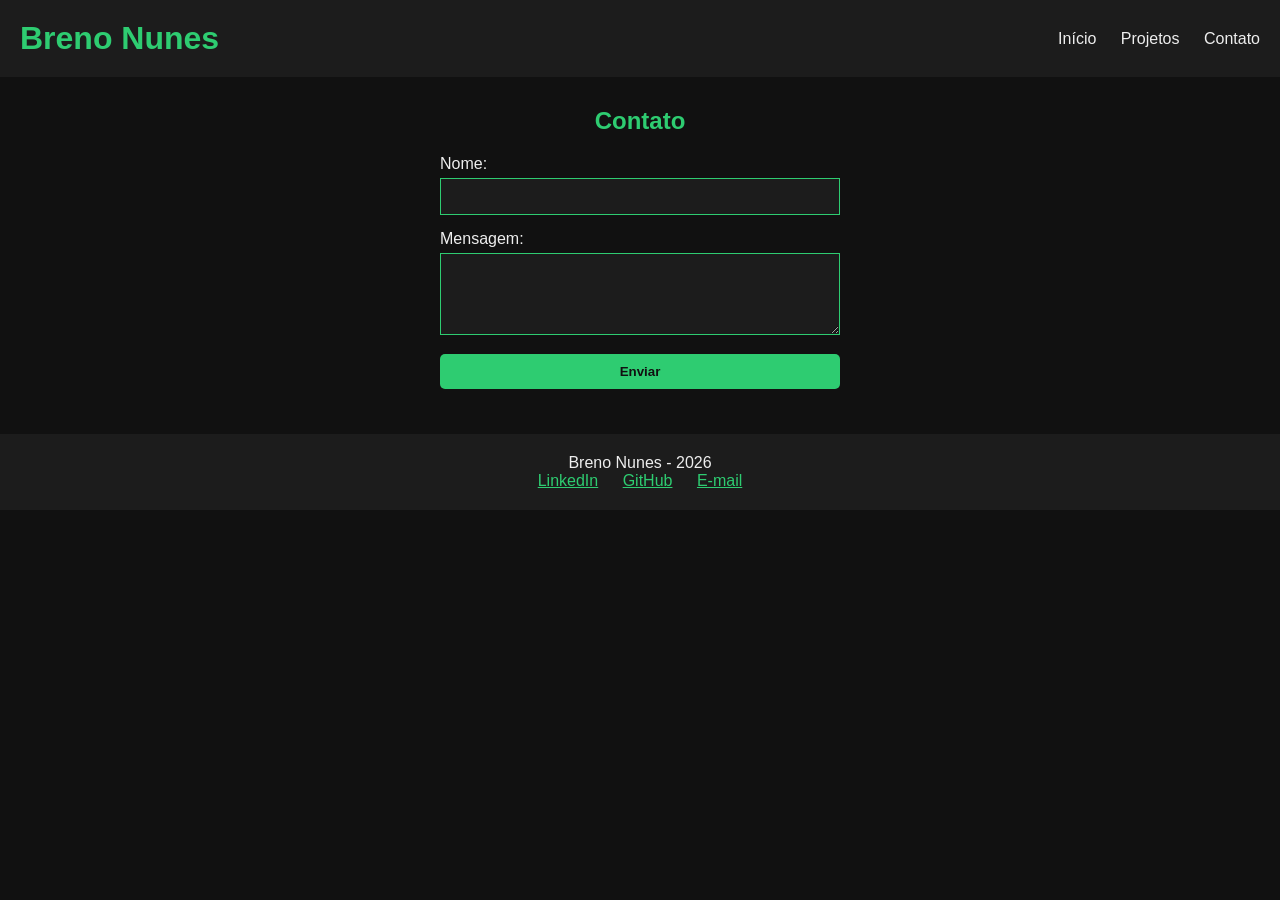
==== commit cfa53abc: "Botões interativos" ====
--- a/contato.html
+++ b/contato.html
@@ -27,7 +27,7 @@
             <label for="mensagem">Mensagem:</label>
             <textarea id="mensagem" rows="4"></textarea>
 
-            <button onclick="enviar()">Enviar</button>
+            <button class="botao" onclick="enviar()">Enviar</button>
 
             <p id="resposta"></p>
         </section>
--- a/style.css
+++ b/style.css
@@ -102,8 +102,31 @@
     margin-bottom: 10px;
 }
 
-.card a {
-    color: #2ecc71;
+/* Botões */
+.botao {
+    display: inline-block;
+    padding: 10px 20px;
+    background-color: #2ecc71;
+    color: #111111;
+    font-weight: bold;
+    text-decoration: none;
+    border: none;
+    border-radius: 5px;
+    cursor: pointer;
+    transition: 0.3s;
+}
+
+.botao:hover {
+    background-color: #27ae60;
+    color: #eeeeee;
+}
+
+.escondido {
+    display: none;
+}
+
+#maisInfo {
+    margin-top: 15px;
 }
 
 /* Contato */
@@ -129,12 +152,6 @@
 
 .formulario button {
     width: 100%;
-    padding: 10px;
-    background-color: #2ecc71;
-    color: #111111;
-    border: none;
-    font-weight: bold;
-    cursor: pointer;
 }
 
 #resposta {
